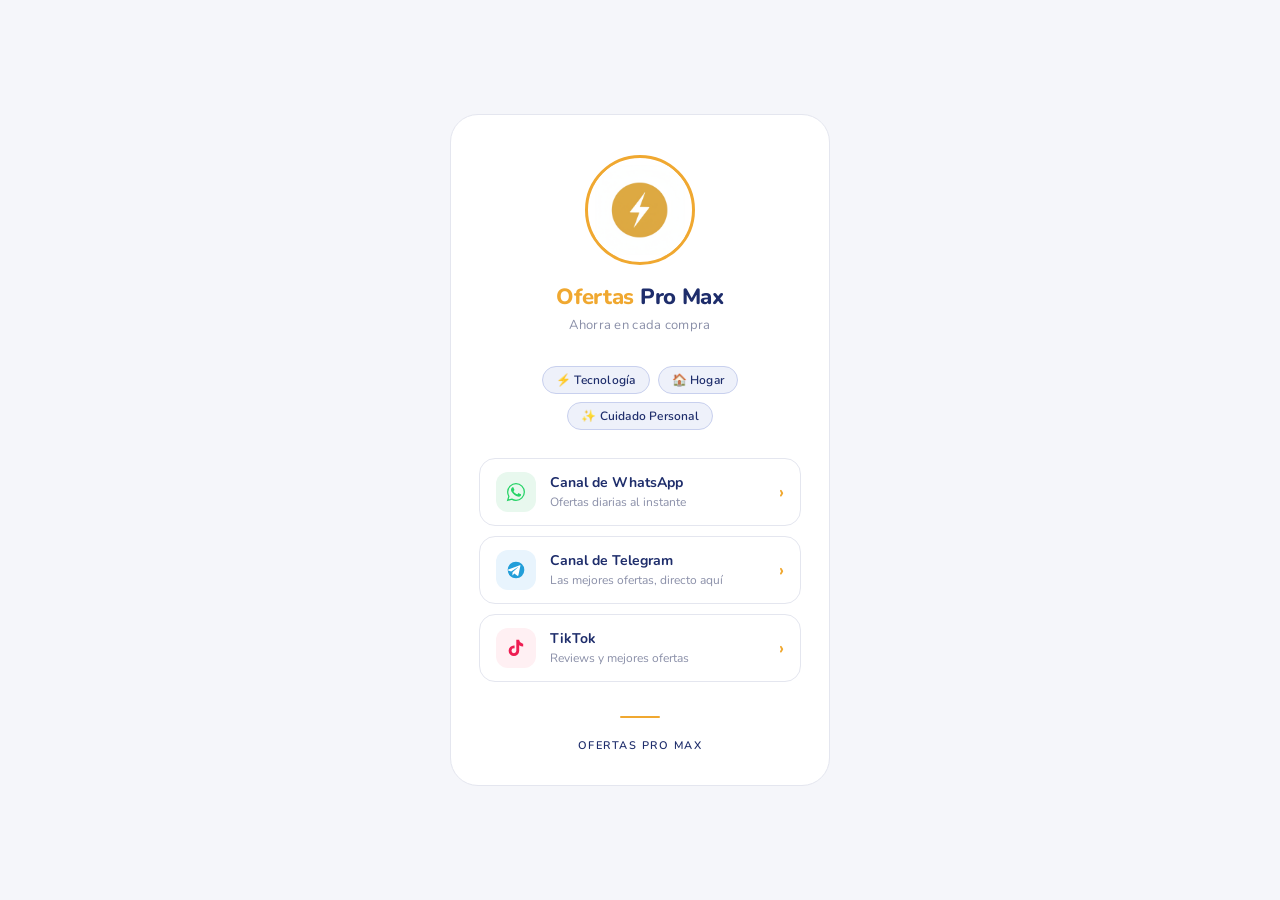
==== index.html @ 9f7b9b5c "Rename Index.html to index.html" ====
<!doctype html>
<html lang="es">
  <head>
    <meta charset="UTF-8" />
    <meta name="viewport" content="width=device-width, initial-scale=1.0" />
    <title>Ofertas Pro Max</title>
    <link rel="icon" type="image/png" href="isotipo.png" />
    <link rel="shortcut icon" href="favicon.ico" />

    <link rel="preconnect" href="https://fonts.googleapis.com" />
    <link
      href="https://fonts.googleapis.com/css2?family=Nunito:wght@400;600;700;800&display=swap"
      rel="stylesheet"
    />
    <style>
      *,
      *::before,
      *::after {
        box-sizing: border-box;
        margin: 0;
        padding: 0;
      }

      :root {
        --amarillo: #f0a830;
        --azul: #1e2d6b;
        --azul-claro: #2a3e8f;
        --fondo: #f5f6fa;
        --blanco: #ffffff;
        --gris: #8a8fa8;
        --borde: #e4e6ef;
      }

      body {
        font-family: "Nunito", sans-serif;
        background: var(--fondo);
        min-height: 100vh;
        display: flex;
        align-items: center;
        justify-content: center;
        padding: 2rem 1rem;
      }

      .card {
        background: var(--blanco);
        border-radius: 28px;
        padding: 2.5rem 1.75rem 2rem;
        width: 100%;
        max-width: 380px;
        border: 1px solid var(--borde);
        display: flex;
        flex-direction: column;
        align-items: center;
      }

      /* Logo */
      .logo-wrap {
        width: 110px;
        height: 110px;
        border-radius: 50%;
        border: 3px solid var(--amarillo);
        background: #fff;
        display: flex;
        align-items: center;
        justify-content: center;
        overflow: hidden;
        margin-bottom: 1.1rem;
      }
      .logo-wrap img {
        width: 90px;
        height: 90px;
        object-fit: contain;
      }

      /* Nombre y tagline */
      .brand-name {
        font-size: 22px;
        font-weight: 800;
        color: var(--azul);
        letter-spacing: -0.3px;
        margin-bottom: 4px;
        text-align: center;
      }
      .brand-name span {
        color: var(--amarillo);
      }

      .tagline {
        font-size: 13px;
        color: var(--gris);
        font-weight: 400;
        margin-bottom: 2rem;
        text-align: center;
        letter-spacing: 0.3px;
      }

      /* Botones */
      .btn {
        width: 100%;
        display: flex;
        align-items: center;
        gap: 14px;
        padding: 13px 16px;
        border-radius: 16px;
        border: 1px solid var(--borde);
        background: var(--blanco);
        cursor: pointer;
        margin-bottom: 10px;
        text-decoration: none;
        transition:
          transform 0.12s ease,
          border-color 0.12s ease,
          background 0.12s ease;
      }
      .btn:hover {
        transform: translateY(-2px);
        border-color: var(--amarillo);
        background: #fffbf3;
      }
      .btn:active {
        transform: scale(0.98);
      }

      .btn-icon {
        width: 40px;
        height: 40px;
        border-radius: 12px;
        display: flex;
        align-items: center;
        justify-content: center;
        flex-shrink: 0;
      }
      .btn-icon svg {
        width: 20px;
        height: 20px;
      }

      .btn-text {
        flex: 1;
      }
      .btn-label {
        font-size: 14px;
        font-weight: 700;
        color: var(--azul);
        display: block;
        line-height: 1.2;
      }
      .btn-sub {
        font-size: 12px;
        color: var(--gris);
        display: block;
        margin-top: 2px;
        font-weight: 400;
      }
      .btn-arrow {
        font-size: 18px;
        color: var(--amarillo);
        font-weight: 700;
      }

      .categorias {
        display: flex;
        gap: 8px;
        flex-wrap: wrap;
        justify-content: center;
        margin-bottom: 1.75rem;
      }
      .chip {
        font-size: 12px;
        font-weight: 600;
        color: var(--azul);
        background: #eef1fa;
        border: 1px solid #c8d0ee;
        border-radius: 20px;
        padding: 5px 13px;
        letter-spacing: 0.2px;
      }
      .divider {
        width: 40px;
        height: 2px;
        background: var(--amarillo);
        border-radius: 2px;
        margin: 1.5rem 0 1.25rem;
        opacity: 0.4;
      }

      .footer {
        font-size: 11px;
        color: var(--azul);
        font-weight: 600;
        letter-spacing: 1.5px;
        text-transform: uppercase;
        opacity: 0.5;
      }

      /* Animación de caída marcada con rebote fuerte */
      @keyframes dropIn {
        0% {
          opacity: 0;
          transform: translateY(-120px) scale(0.8) rotate(-2deg);
        }
        55% {
          opacity: 1;
          transform: translateY(18px) scale(1.06) rotate(1deg);
        }
        72% {
          transform: translateY(-10px) scale(0.97) rotate(-0.5deg);
        }
        86% {
          transform: translateY(6px) scale(1.02) rotate(0.3deg);
        }
        94% {
          transform: translateY(-3px) scale(0.99);
        }
        100% {
          opacity: 1;
          transform: translateY(0) scale(1) rotate(0deg);
        }
      }

      .drop {
        opacity: 0;
        animation: dropIn 0.75s cubic-bezier(0.22, 1, 0.36, 1) forwards;
      }
      .d1 {
        animation-delay: 0.05s;
      }
      .d2 {
        animation-delay: 0.22s;
      }
      .d3 {
        animation-delay: 0.38s;
      }
      .d4 {
        animation-delay: 0.54s;
      }
      .d5 {
        animation-delay: 0.7s;
      }
      .d6 {
        animation-delay: 0.86s;
      }
      .d7 {
        animation-delay: 0.96s;
      }
      .d8 {
        animation-delay: 1.06s;
      }
    </style>
  </head>
  <body>
    <div class="card">
      <div class="logo-wrap drop d1">
        <!-- Reemplaza "Logo.png" con la ruta de tu logo -->
        <img src="isotipo.png" alt="Ofertas Pro Max" />
      </div>

      <p class="brand-name drop d2"><span>Ofertas</span> Pro Max</p>
      <p class="tagline drop d2">Ahorra en cada compra</p>

      <div class="categorias drop d3">
        <span class="chip">⚡ Tecnología</span>
        <span class="chip">🏠 Hogar</span>
        <span class="chip">✨ Cuidado Personal</span>
      </div>

      <a
        class="btn drop d4"
        href="https://whatsapp.com/channel/0029VbD0dX8CnA7ysScewK2x"
        target="_blank"
        rel="noopener"
      >
        <div class="btn-icon" style="background: #e8f8ee">
          <svg viewBox="0 0 24 24" fill="none">
            <path
              d="M17.472 14.382c-.297-.149-1.758-.867-2.03-.967-.273-.099-.471-.148-.67.15-.197.297-.767.966-.94 1.164-.173.199-.347.223-.644.075-.297-.15-1.255-.463-2.39-1.475-.883-.788-1.48-1.761-1.653-2.059-.173-.297-.018-.458.13-.606.134-.133.298-.347.446-.52.149-.174.198-.298.298-.497.099-.198.05-.371-.025-.52-.075-.149-.669-1.612-.916-2.207-.242-.579-.487-.5-.669-.51-.173-.008-.371-.01-.57-.01-.198 0-.52.074-.792.372-.272.297-1.04 1.016-1.04 2.479 0 1.462 1.065 2.875 1.213 3.074.149.198 2.096 3.2 5.077 4.487.709.306 1.262.489 1.694.625.712.227 1.36.195 1.871.118.571-.085 1.758-.719 2.006-1.413.248-.694.248-1.289.173-1.413-.074-.124-.272-.198-.57-.347z"
              fill="#25D366"
            />
            <path
              d="M12 2C6.477 2 2 6.477 2 12c0 1.89.525 3.66 1.438 5.168L2 22l4.978-1.413A9.956 9.956 0 0012 22c5.523 0 10-4.477 10-10S17.523 2 12 2z"
              stroke="#25D366"
              stroke-width="1.5"
              fill="none"
            />
          </svg>
        </div>
        <div class="btn-text">
          <span class="btn-label">Canal de WhatsApp</span>
          <span class="btn-sub">Ofertas diarias al instante</span>
        </div>
        <span class="btn-arrow">›</span>
      </a>

      <!-- TELEGRAM — reemplaza "tucanal" con tu usuario de Telegram -->
      <a
        class="btn drop d5"
        href="https://t.me/ofertaspromax_mx"
        target="_blank"
        rel="noopener"
      >
        <div class="btn-icon" style="background: #e8f4fd">
          <svg viewBox="0 0 24 24" fill="none">
            <circle cx="12" cy="12" r="10" fill="#229ED9" />
            <path
              d="M17.207 7.307l-2.326 10.98c-.175.786-.633.977-1.283.608l-3.55-2.617-1.713 1.648c-.19.19-.348.348-.713.348l.254-3.604 6.554-5.92c.285-.254-.062-.395-.443-.14L6.19 13.757l-3.494-1.093c-.759-.237-.773-.759.158-1.124l13.65-5.265c.633-.237 1.188.14.703 1.032z"
              fill="white"
            />
          </svg>
        </div>
        <div class="btn-text">
          <span class="btn-label">Canal de Telegram</span>
          <span class="btn-sub">Las mejores ofertas, directo aquí</span>
        </div>
        <span class="btn-arrow">›</span>
      </a>

      <!-- TIKTOK — reemplaza "@tuusuario" con tu usuario de TikTok -->
      <a
        class="btn drop d6"
        href="https://www.tiktok.com/@ofertas.pro.max"
        target="_blank"
        rel="noopener"
      >
        <div class="btn-icon" style="background: #fff0f3">
          <svg viewBox="0 0 24 24" fill="none">
            <path
              d="M19.59 6.69a4.83 4.83 0 01-3.77-4.25V2h-3.45v13.67a2.89 2.89 0 01-2.88 2.5 2.89 2.89 0 01-2.89-2.89 2.89 2.89 0 012.89-2.89c.28 0 .54.04.79.1V9.01a6.33 6.33 0 00-.79-.05 6.34 6.34 0 00-6.34 6.34 6.34 6.34 0 006.34 6.34 6.34 6.34 0 006.33-6.34V8.69a8.22 8.22 0 004.8 1.54V6.78a4.85 4.85 0 01-1.03-.09z"
              fill="#ee1d52"
            />
          </svg>
        </div>
        <div class="btn-text">
          <span class="btn-label">TikTok</span>
          <span class="btn-sub">Reviews y mejores ofertas</span>
        </div>
        <span class="btn-arrow">›</span>
      </a>

      <div class="divider drop d7"></div>
      <span class="footer drop d8">Ofertas Pro Max</span>
    </div>
  </body>
</html>
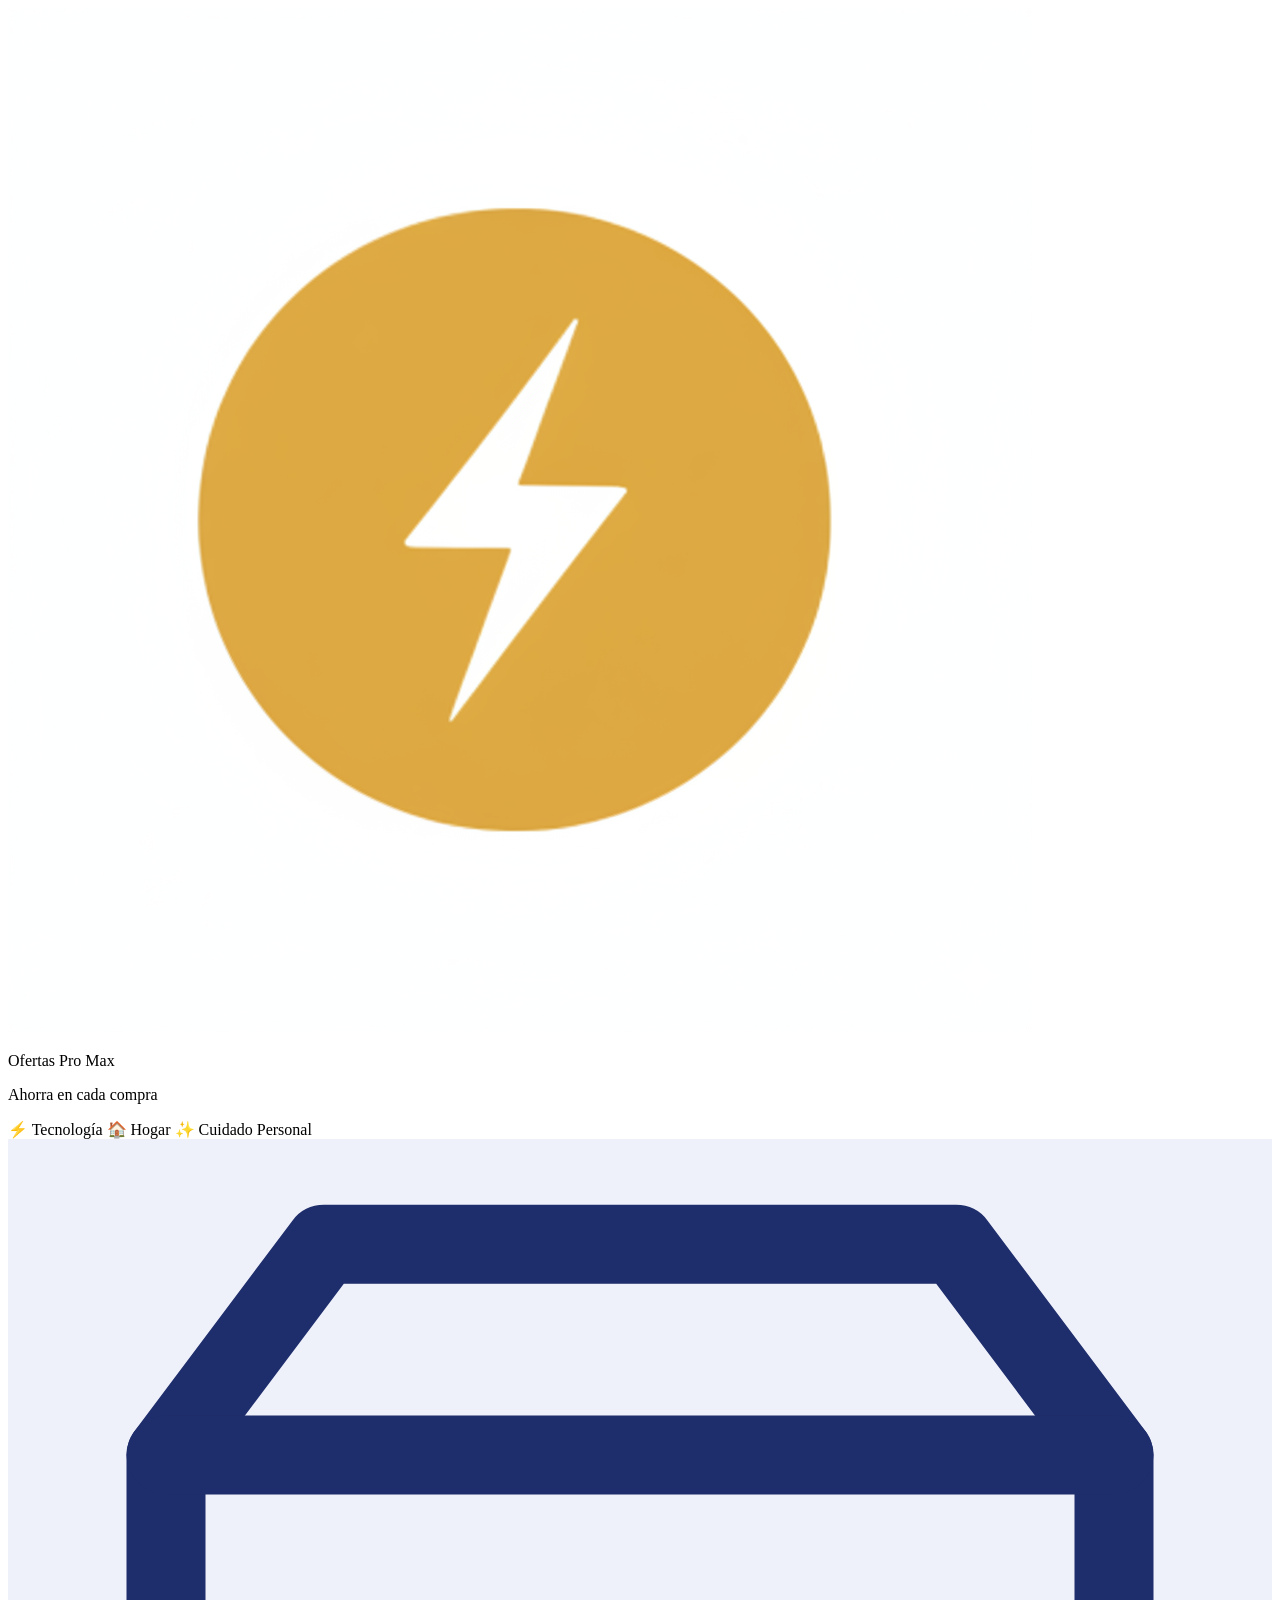
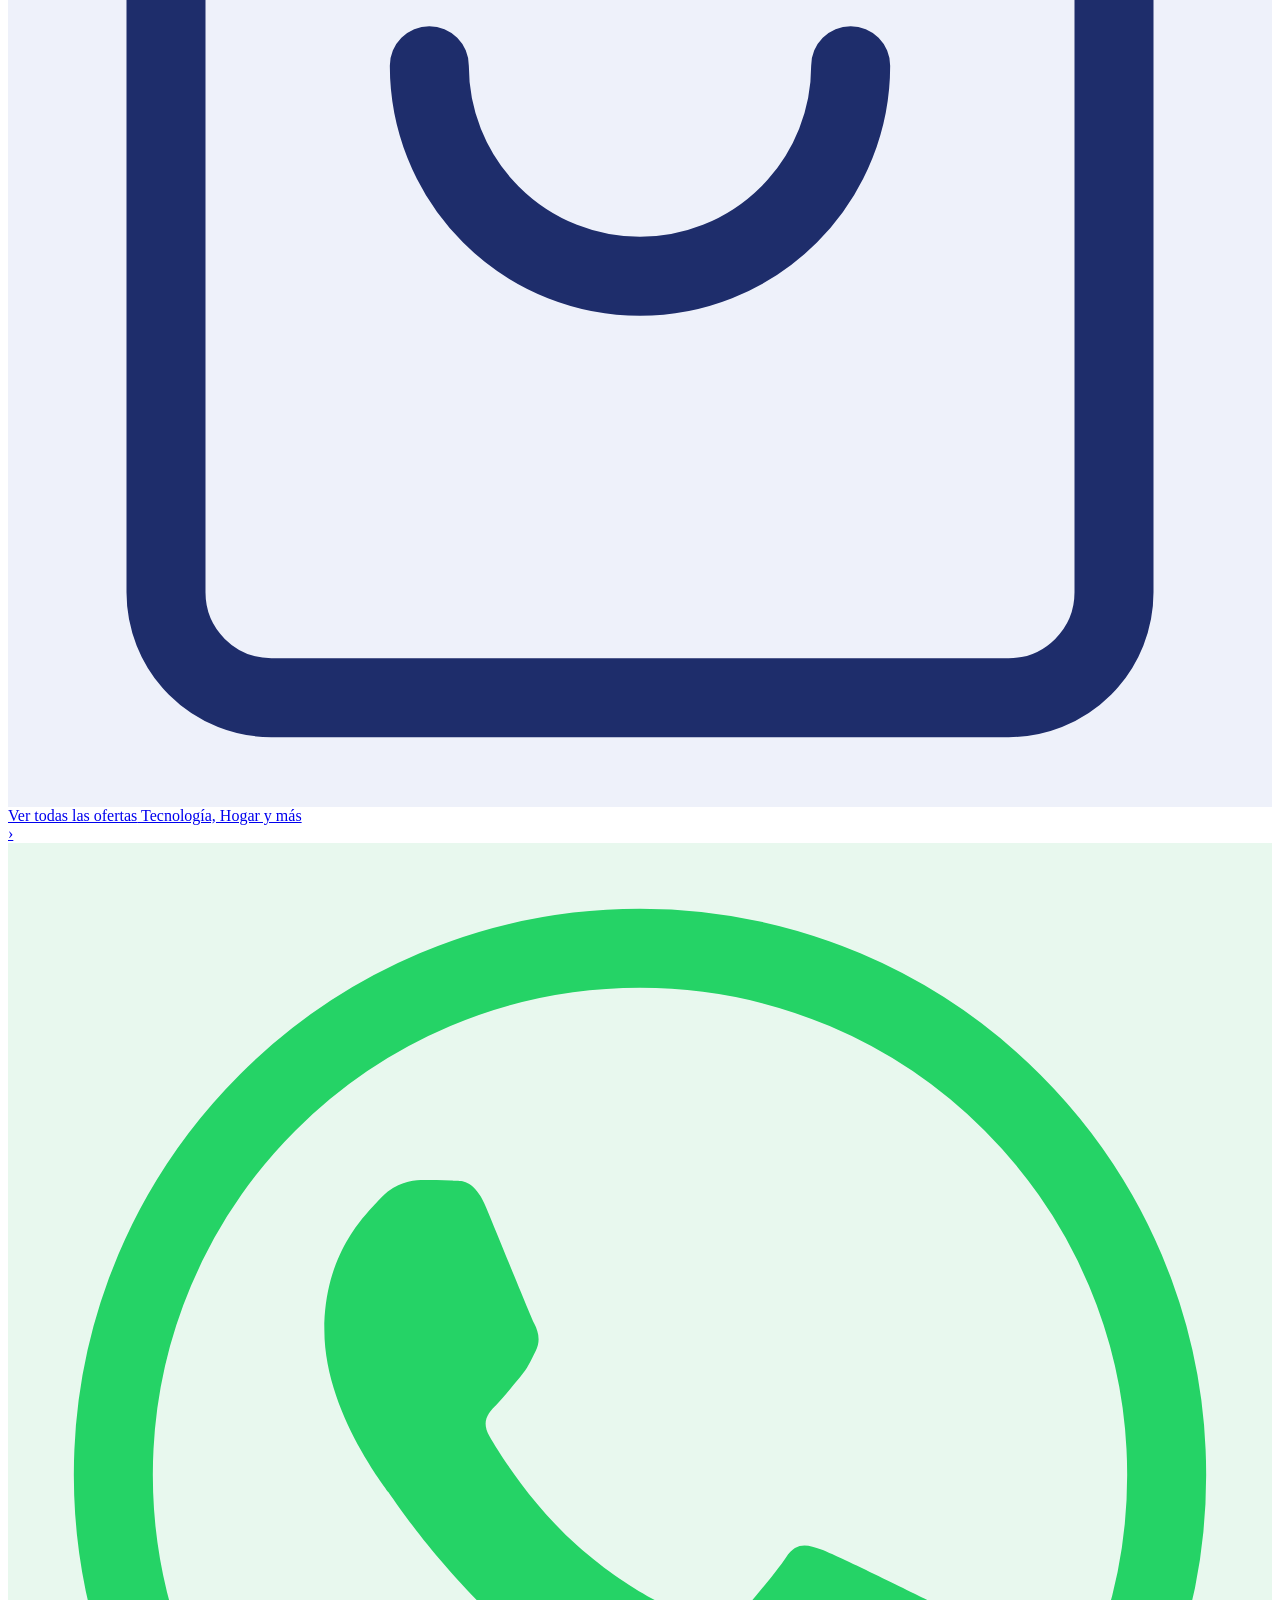
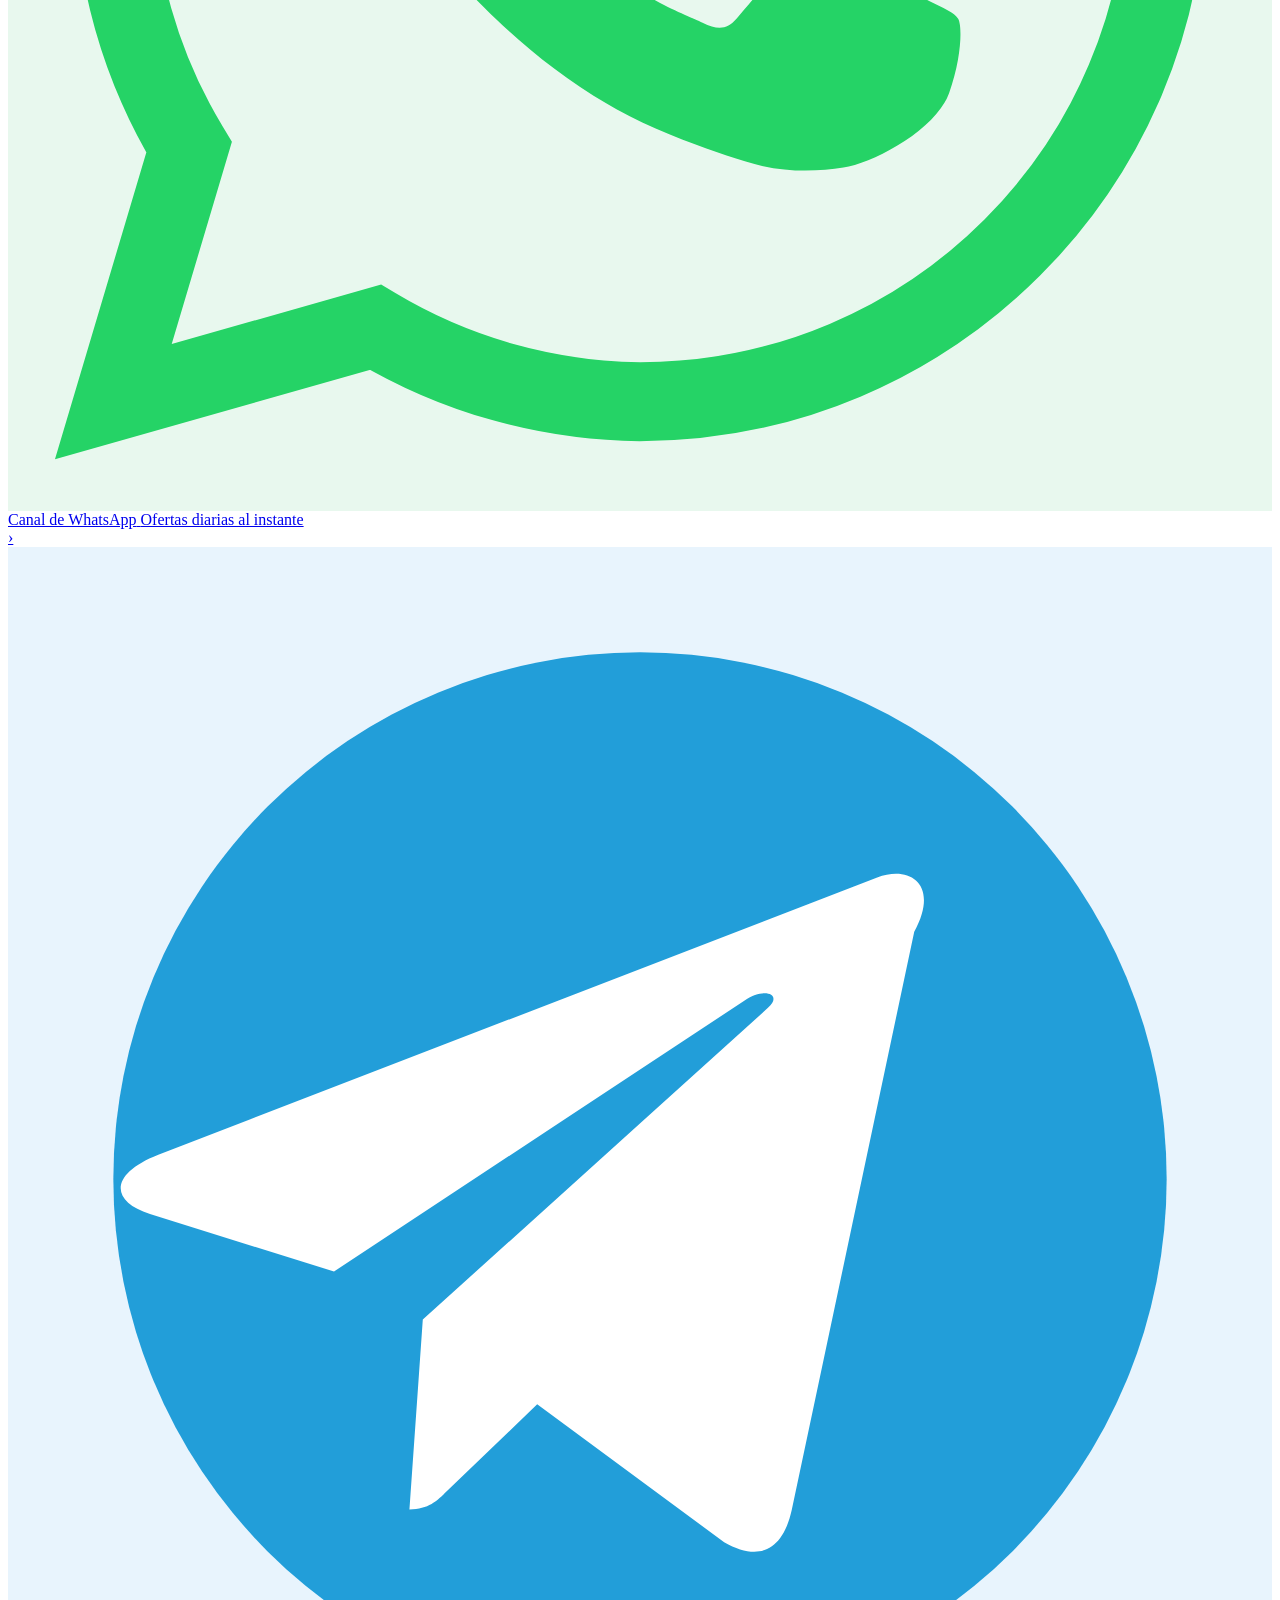
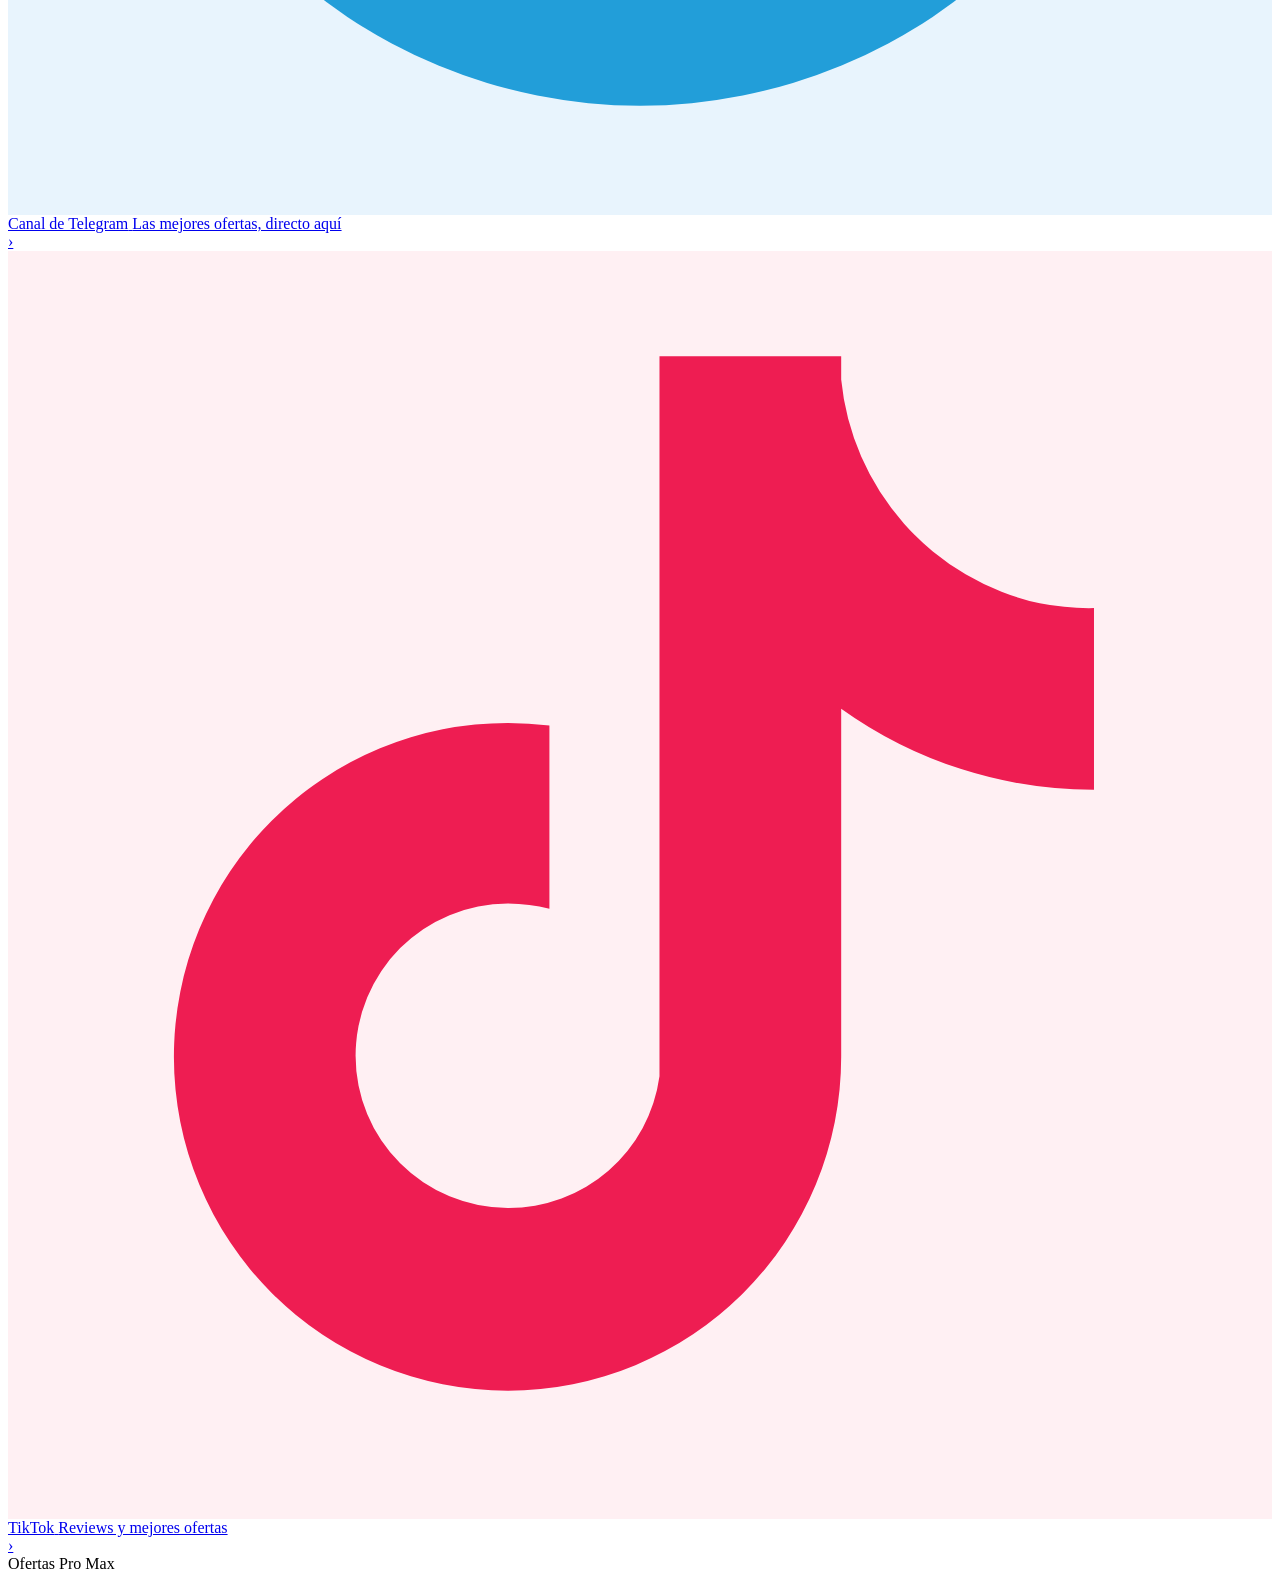
==== commit 7ea56268: "Update index.html" ====
--- a/index.html
+++ b/index.html
@@ -4,249 +4,14 @@
     <meta charset="UTF-8" />
     <meta name="viewport" content="width=device-width, initial-scale=1.0" />
     <title>Ofertas Pro Max</title>
-    <link rel="icon" type="image/png" href="isotipo.png" />
+    <link rel="icon" type="image/png" href="Logo.png" />
     <link rel="shortcut icon" href="favicon.ico" />
-
+    <link rel="stylesheet" href="css/style.css" />
     <link rel="preconnect" href="https://fonts.googleapis.com" />
     <link
       href="https://fonts.googleapis.com/css2?family=Nunito:wght@400;600;700;800&display=swap"
       rel="stylesheet"
     />
-    <style>
-      *,
-      *::before,
-      *::after {
-        box-sizing: border-box;
-        margin: 0;
-        padding: 0;
-      }
-
-      :root {
-        --amarillo: #f0a830;
-        --azul: #1e2d6b;
-        --azul-claro: #2a3e8f;
-        --fondo: #f5f6fa;
-        --blanco: #ffffff;
-        --gris: #8a8fa8;
-        --borde: #e4e6ef;
-      }
-
-      body {
-        font-family: "Nunito", sans-serif;
-        background: var(--fondo);
-        min-height: 100vh;
-        display: flex;
-        align-items: center;
-        justify-content: center;
-        padding: 2rem 1rem;
-      }
-
-      .card {
-        background: var(--blanco);
-        border-radius: 28px;
-        padding: 2.5rem 1.75rem 2rem;
-        width: 100%;
-        max-width: 380px;
-        border: 1px solid var(--borde);
-        display: flex;
-        flex-direction: column;
-        align-items: center;
-      }
-
-      /* Logo */
-      .logo-wrap {
-        width: 110px;
-        height: 110px;
-        border-radius: 50%;
-        border: 3px solid var(--amarillo);
-        background: #fff;
-        display: flex;
-        align-items: center;
-        justify-content: center;
-        overflow: hidden;
-        margin-bottom: 1.1rem;
-      }
-      .logo-wrap img {
-        width: 90px;
-        height: 90px;
-        object-fit: contain;
-      }
-
-      /* Nombre y tagline */
-      .brand-name {
-        font-size: 22px;
-        font-weight: 800;
-        color: var(--azul);
-        letter-spacing: -0.3px;
-        margin-bottom: 4px;
-        text-align: center;
-      }
-      .brand-name span {
-        color: var(--amarillo);
-      }
-
-      .tagline {
-        font-size: 13px;
-        color: var(--gris);
-        font-weight: 400;
-        margin-bottom: 2rem;
-        text-align: center;
-        letter-spacing: 0.3px;
-      }
-
-      /* Botones */
-      .btn {
-        width: 100%;
-        display: flex;
-        align-items: center;
-        gap: 14px;
-        padding: 13px 16px;
-        border-radius: 16px;
-        border: 1px solid var(--borde);
-        background: var(--blanco);
-        cursor: pointer;
-        margin-bottom: 10px;
-        text-decoration: none;
-        transition:
-          transform 0.12s ease,
-          border-color 0.12s ease,
-          background 0.12s ease;
-      }
-      .btn:hover {
-        transform: translateY(-2px);
-        border-color: var(--amarillo);
-        background: #fffbf3;
-      }
-      .btn:active {
-        transform: scale(0.98);
-      }
-
-      .btn-icon {
-        width: 40px;
-        height: 40px;
-        border-radius: 12px;
-        display: flex;
-        align-items: center;
-        justify-content: center;
-        flex-shrink: 0;
-      }
-      .btn-icon svg {
-        width: 20px;
-        height: 20px;
-      }
-
-      .btn-text {
-        flex: 1;
-      }
-      .btn-label {
-        font-size: 14px;
-        font-weight: 700;
-        color: var(--azul);
-        display: block;
-        line-height: 1.2;
-      }
-      .btn-sub {
-        font-size: 12px;
-        color: var(--gris);
-        display: block;
-        margin-top: 2px;
-        font-weight: 400;
-      }
-      .btn-arrow {
-        font-size: 18px;
-        color: var(--amarillo);
-        font-weight: 700;
-      }
-
-      .categorias {
-        display: flex;
-        gap: 8px;
-        flex-wrap: wrap;
-        justify-content: center;
-        margin-bottom: 1.75rem;
-      }
-      .chip {
-        font-size: 12px;
-        font-weight: 600;
-        color: var(--azul);
-        background: #eef1fa;
-        border: 1px solid #c8d0ee;
-        border-radius: 20px;
-        padding: 5px 13px;
-        letter-spacing: 0.2px;
-      }
-      .divider {
-        width: 40px;
-        height: 2px;
-        background: var(--amarillo);
-        border-radius: 2px;
-        margin: 1.5rem 0 1.25rem;
-        opacity: 0.4;
-      }
-
-      .footer {
-        font-size: 11px;
-        color: var(--azul);
-        font-weight: 600;
-        letter-spacing: 1.5px;
-        text-transform: uppercase;
-        opacity: 0.5;
-      }
-
-      /* Animación de caída marcada con rebote fuerte */
-      @keyframes dropIn {
-        0% {
-          opacity: 0;
-          transform: translateY(-120px) scale(0.8) rotate(-2deg);
-        }
-        55% {
-          opacity: 1;
-          transform: translateY(18px) scale(1.06) rotate(1deg);
-        }
-        72% {
-          transform: translateY(-10px) scale(0.97) rotate(-0.5deg);
-        }
-        86% {
-          transform: translateY(6px) scale(1.02) rotate(0.3deg);
-        }
-        94% {
-          transform: translateY(-3px) scale(0.99);
-        }
-        100% {
-          opacity: 1;
-          transform: translateY(0) scale(1) rotate(0deg);
-        }
-      }
-
-      .drop {
-        opacity: 0;
-        animation: dropIn 0.75s cubic-bezier(0.22, 1, 0.36, 1) forwards;
-      }
-      .d1 {
-        animation-delay: 0.05s;
-      }
-      .d2 {
-        animation-delay: 0.22s;
-      }
-      .d3 {
-        animation-delay: 0.38s;
-      }
-      .d4 {
-        animation-delay: 0.54s;
-      }
-      .d5 {
-        animation-delay: 0.7s;
-      }
-      .d6 {
-        animation-delay: 0.86s;
-      }
-      .d7 {
-        animation-delay: 0.96s;
-      }
-      .d8 {
-        animation-delay: 1.06s;
-      }
-    </style>
   </head>
   <body>
     <div class="card">
@@ -264,8 +29,36 @@
         <span class="chip">✨ Cuidado Personal</span>
       </div>
 
+      <!-- PRODUCTOS -->
+      <a class="btn drop d4" href="products.html">
+        <div class="btn-icon" style="background: #eef1fa">
+          <svg viewBox="0 0 24 24" fill="none">
+            <path
+              d="M6 2L3 6v14a2 2 0 002 2h14a2 2 0 002-2V6l-3-4z"
+              stroke="#1E2D6B"
+              stroke-width="1.5"
+              stroke-linecap="round"
+              stroke-linejoin="round"
+            />
+            <path
+              d="M3 6h18M16 10a4 4 0 01-8 0"
+              stroke="#1E2D6B"
+              stroke-width="1.5"
+              stroke-linecap="round"
+              stroke-linejoin="round"
+            />
+          </svg>
+        </div>
+        <div class="btn-text">
+          <span class="btn-label">Ver todas las ofertas</span>
+          <span class="btn-sub">Tecnología, Hogar y más</span>
+        </div>
+        <span class="btn-arrow">›</span>
+      </a>
+
+      <!-- WHATSAPP — reemplaza el número con el tuyo (52 = código México) -->
       <a
-        class="btn drop d4"
+        class="btn drop d5"
         href="https://whatsapp.com/channel/0029VbD0dX8CnA7ysScewK2x"
         target="_blank"
         rel="noopener"
@@ -293,7 +86,7 @@
 
       <!-- TELEGRAM — reemplaza "tucanal" con tu usuario de Telegram -->
       <a
-        class="btn drop d5"
+        class="btn drop d6"
         href="https://t.me/ofertaspromax_mx"
         target="_blank"
         rel="noopener"
@@ -316,7 +109,7 @@
 
       <!-- TIKTOK — reemplaza "@tuusuario" con tu usuario de TikTok -->
       <a
-        class="btn drop d6"
+        class="btn drop d7"
         href="https://www.tiktok.com/@ofertas.pro.max"
         target="_blank"
         rel="noopener"
@@ -336,7 +129,7 @@
         <span class="btn-arrow">›</span>
       </a>
 
-      <div class="divider drop d7"></div>
+      <div class="divider drop d8"></div>
       <span class="footer drop d8">Ofertas Pro Max</span>
     </div>
   </body>
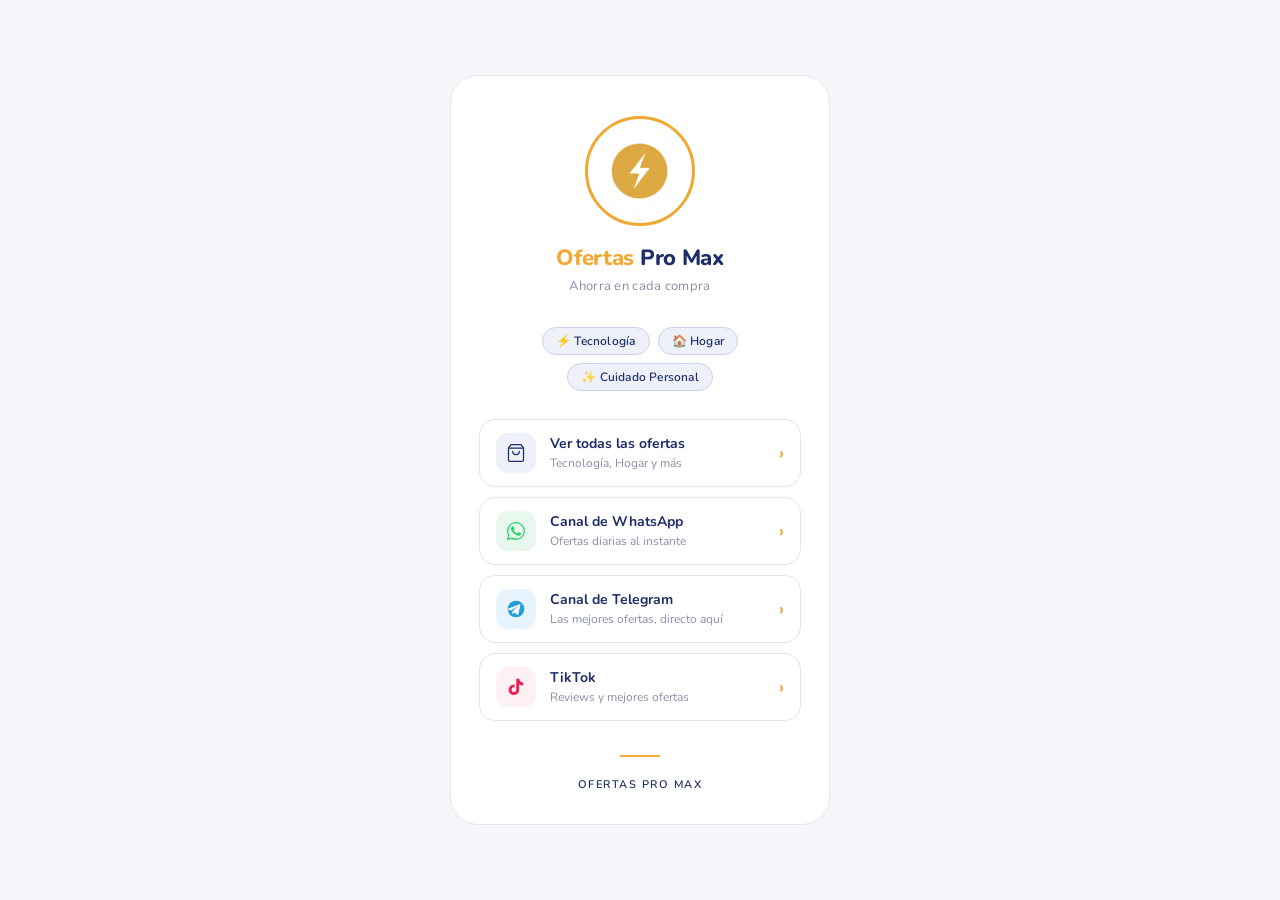
==== commit f983af12: "Update index.html" ====
--- a/index.html
+++ b/index.html
@@ -12,6 +12,13 @@
       href="https://fonts.googleapis.com/css2?family=Nunito:wght@400;600;700;800&display=swap"
       rel="stylesheet"
     />
+    <!-- Google Tag Manager -->
+<script>(function(w,d,s,l,i){w[l]=w[l]||[];w[l].push({'gtm.start':
+new Date().getTime(),event:'gtm.js'});var f=d.getElementsByTagName(s)[0],
+j=d.createElement(s),dl=l!='dataLayer'?'&l='+l:'';j.async=true;j.src=
+'https://www.googletagmanager.com/gtm.js?id='+i+dl;f.parentNode.insertBefore(j,f);
+})(window,document,'script','dataLayer','GTM-57W7SPSG');</script>
+<!-- End Google Tag Manager -->
   </head>
   <body>
     <div class="card">
--- a/css/style.css
+++ b/css/style.css
@@ -0,0 +1,233 @@
+*,
+*::before,
+*::after {
+  box-sizing: border-box;
+  margin: 0;
+  padding: 0;
+}
+
+:root {
+  --amarillo: #f0a830;
+  --azul: #1e2d6b;
+  --azul-claro: #2a3e8f;
+  --fondo: #f5f6fa;
+  --blanco: #ffffff;
+  --gris: #8a8fa8;
+  --borde: #e4e6ef;
+}
+
+body {
+  font-family: "Nunito", sans-serif;
+  background: var(--fondo);
+  min-height: 100vh;
+  display: flex;
+  align-items: center;
+  justify-content: center;
+  padding: 2rem 1rem;
+}
+
+.card {
+  background: var(--blanco);
+  border-radius: 28px;
+  padding: 2.5rem 1.75rem 2rem;
+  width: 100%;
+  max-width: 380px;
+  border: 1px solid var(--borde);
+  display: flex;
+  flex-direction: column;
+  align-items: center;
+}
+
+/* Logo */
+.logo-wrap {
+  width: 110px;
+  height: 110px;
+  border-radius: 50%;
+  border: 3px solid var(--amarillo);
+  background: #fff;
+  display: flex;
+  align-items: center;
+  justify-content: center;
+  overflow: hidden;
+  margin-bottom: 1.1rem;
+}
+.logo-wrap img {
+  width: 90px;
+  height: 90px;
+  object-fit: contain;
+}
+
+/* Nombre y tagline */
+.brand-name {
+  font-size: 22px;
+  font-weight: 800;
+  color: var(--azul);
+  letter-spacing: -0.3px;
+  margin-bottom: 4px;
+  text-align: center;
+}
+.brand-name span {
+  color: var(--amarillo);
+}
+
+.tagline {
+  font-size: 13px;
+  color: var(--gris);
+  font-weight: 400;
+  margin-bottom: 2rem;
+  text-align: center;
+  letter-spacing: 0.3px;
+}
+
+/* Botones */
+.btn {
+  width: 100%;
+  display: flex;
+  align-items: center;
+  gap: 14px;
+  padding: 13px 16px;
+  border-radius: 16px;
+  border: 1px solid var(--borde);
+  background: var(--blanco);
+  cursor: pointer;
+  margin-bottom: 10px;
+  text-decoration: none;
+  transition:
+    transform 0.12s ease,
+    border-color 0.12s ease,
+    background 0.12s ease;
+}
+.btn:hover {
+  transform: translateY(-2px);
+  border-color: var(--amarillo);
+  background: #fffbf3;
+}
+.btn:active {
+  transform: scale(0.98);
+}
+
+.btn-icon {
+  width: 40px;
+  height: 40px;
+  border-radius: 12px;
+  display: flex;
+  align-items: center;
+  justify-content: center;
+  flex-shrink: 0;
+}
+.btn-icon svg {
+  width: 20px;
+  height: 20px;
+}
+
+.btn-text {
+  flex: 1;
+}
+.btn-label {
+  font-size: 14px;
+  font-weight: 700;
+  color: var(--azul);
+  display: block;
+  line-height: 1.2;
+}
+.btn-sub {
+  font-size: 12px;
+  color: var(--gris);
+  display: block;
+  margin-top: 2px;
+  font-weight: 400;
+}
+.btn-arrow {
+  font-size: 18px;
+  color: var(--amarillo);
+  font-weight: 700;
+}
+
+.categorias {
+  display: flex;
+  gap: 8px;
+  flex-wrap: wrap;
+  justify-content: center;
+  margin-bottom: 1.75rem;
+}
+.chip {
+  font-size: 12px;
+  font-weight: 600;
+  color: var(--azul);
+  background: #eef1fa;
+  border: 1px solid #c8d0ee;
+  border-radius: 20px;
+  padding: 5px 13px;
+  letter-spacing: 0.2px;
+}
+.divider {
+  width: 40px;
+  height: 2px;
+  background: var(--amarillo);
+  border-radius: 2px;
+  margin: 1.5rem 0 1.25rem;
+  opacity: 0.4;
+}
+
+.footer {
+  font-size: 11px;
+  color: var(--azul);
+  font-weight: 600;
+  letter-spacing: 1.5px;
+  text-transform: uppercase;
+  opacity: 0.5;
+}
+
+/* Animación de caída marcada con rebote fuerte */
+@keyframes dropIn {
+  0% {
+    opacity: 0;
+    transform: translateY(-120px) scale(0.8) rotate(-2deg);
+  }
+  55% {
+    opacity: 1;
+    transform: translateY(18px) scale(1.06) rotate(1deg);
+  }
+  72% {
+    transform: translateY(-10px) scale(0.97) rotate(-0.5deg);
+  }
+  86% {
+    transform: translateY(6px) scale(1.02) rotate(0.3deg);
+  }
+  94% {
+    transform: translateY(-3px) scale(0.99);
+  }
+  100% {
+    opacity: 1;
+    transform: translateY(0) scale(1) rotate(0deg);
+  }
+}
+
+.drop {
+  opacity: 0;
+  animation: dropIn 0.75s cubic-bezier(0.22, 1, 0.36, 1) forwards;
+}
+.d1 {
+  animation-delay: 0.05s;
+}
+.d2 {
+  animation-delay: 0.22s;
+}
+.d3 {
+  animation-delay: 0.38s;
+}
+.d4 {
+  animation-delay: 0.54s;
+}
+.d5 {
+  animation-delay: 0.7s;
+}
+.d6 {
+  animation-delay: 0.86s;
+}
+.d7 {
+  animation-delay: 0.96s;
+}
+.d8 {
+  animation-delay: 1.06s;
+}
